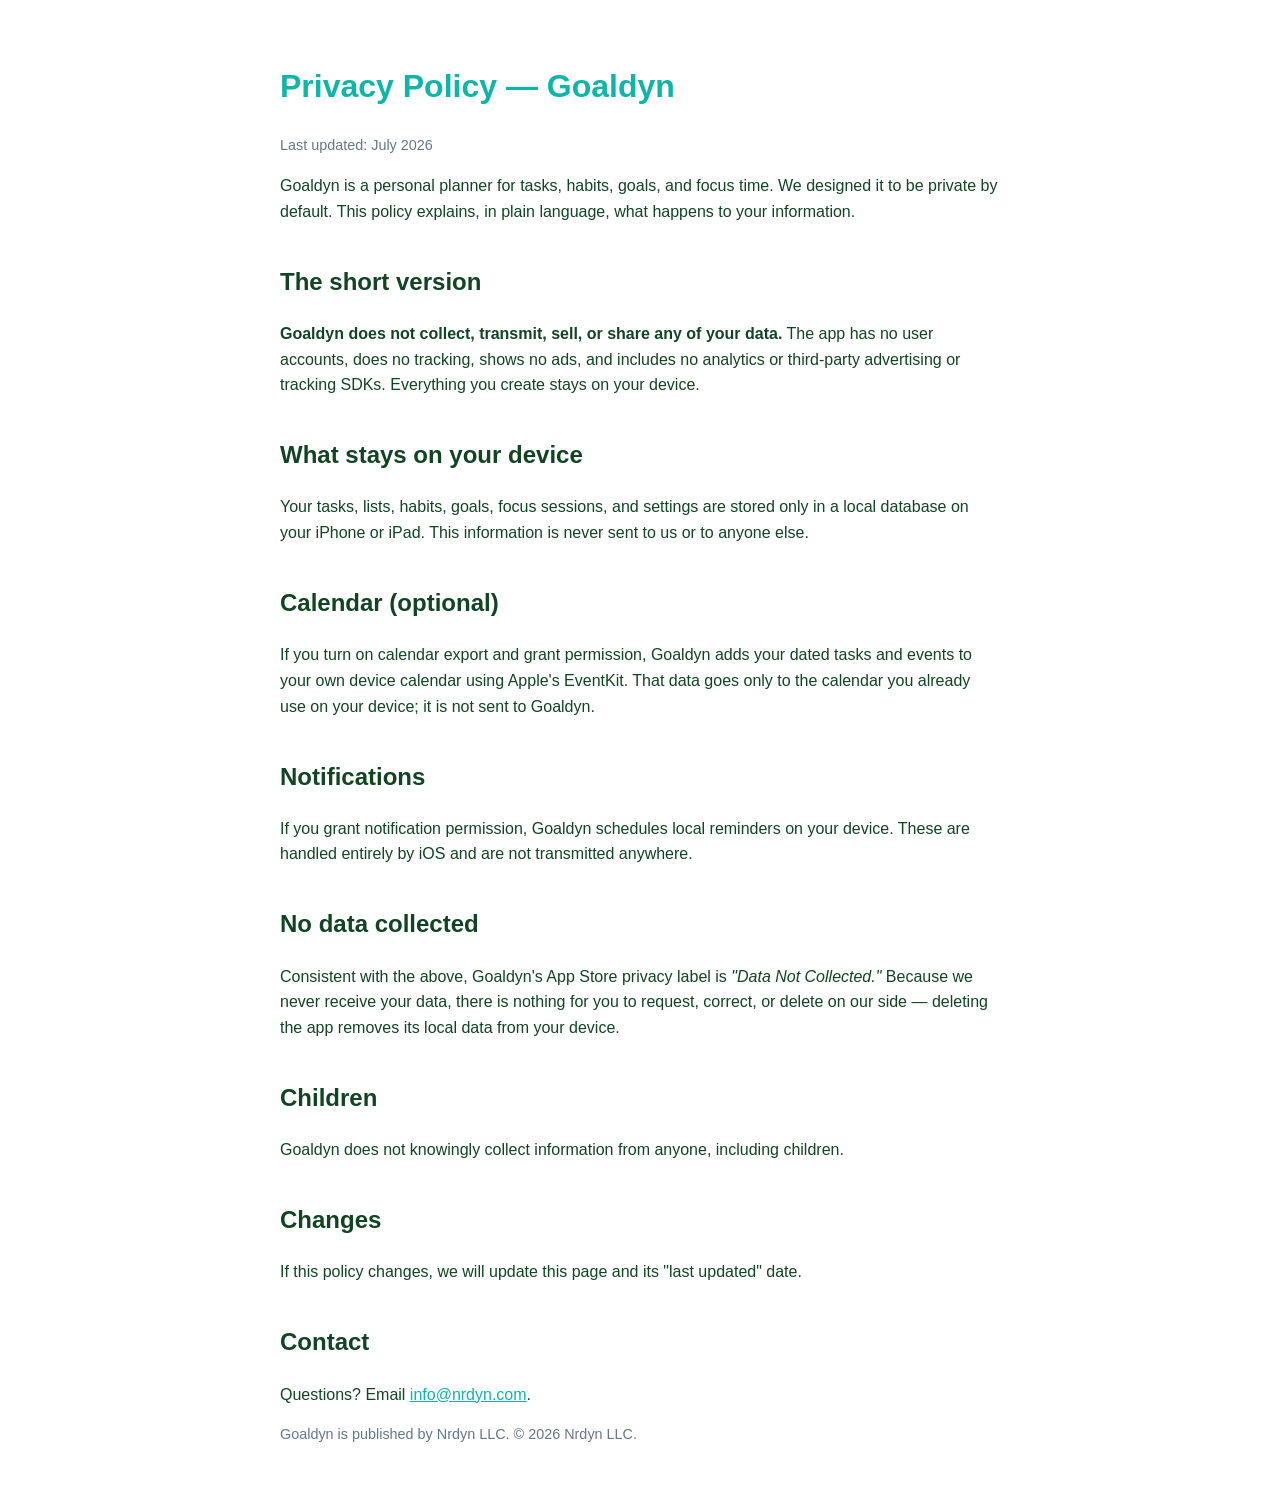
==== privacy.html @ 329ff83a "Goaldyn legal + support pages" ====
<!doctype html>
<html lang="en">
<head>
<meta charset="utf-8">
<meta name="viewport" content="width=device-width, initial-scale=1">
<title>Goaldyn — Privacy Policy</title>
<style>
  :root { color-scheme: light dark; }
  body { font-family: -apple-system, BlinkMacSystemFont, "Segoe UI", Roboto, Helvetica, Arial, sans-serif;
    max-width: 720px; margin: 0 auto; padding: 40px 20px; line-height: 1.6; color: #142; }
  h1 { color: #0FB5A6; }
  h2 { margin-top: 1.6em; }
  a { color: #0FB5A6; }
  .muted { color: #678; font-size: 0.9em; }
  @media (prefers-color-scheme: dark) { body { color: #dfeeeb; background: #0b1413; } .muted { color: #8aa; } }
</style>
</head>
<body>
  <h1>Privacy Policy — Goaldyn</h1>
  <p class="muted">Last updated: July 2026</p>

  <p>Goaldyn is a personal planner for tasks, habits, goals, and focus time. We designed it to be
  private by default. This policy explains, in plain language, what happens to your information.</p>

  <h2>The short version</h2>
  <p><strong>Goaldyn does not collect, transmit, sell, or share any of your data.</strong> The app has
  no user accounts, does no tracking, shows no ads, and includes no analytics or third‑party
  advertising or tracking SDKs. Everything you create stays on your device.</p>

  <h2>What stays on your device</h2>
  <p>Your tasks, lists, habits, goals, focus sessions, and settings are stored only in a local
  database on your iPhone or iPad. This information is never sent to us or to anyone else.</p>

  <h2>Calendar (optional)</h2>
  <p>If you turn on calendar export and grant permission, Goaldyn adds your dated tasks and events to
  your own device calendar using Apple's EventKit. That data goes only to the calendar you already use
  on your device; it is not sent to Goaldyn.</p>

  <h2>Notifications</h2>
  <p>If you grant notification permission, Goaldyn schedules local reminders on your device. These are
  handled entirely by iOS and are not transmitted anywhere.</p>

  <h2>No data collected</h2>
  <p>Consistent with the above, Goaldyn's App Store privacy label is <em>"Data Not Collected."</em>
  Because we never receive your data, there is nothing for you to request, correct, or delete on our
  side — deleting the app removes its local data from your device.</p>

  <h2>Children</h2>
  <p>Goaldyn does not knowingly collect information from anyone, including children.</p>

  <h2>Changes</h2>
  <p>If this policy changes, we will update this page and its "last updated" date.</p>

  <h2>Contact</h2>
  <p>Questions? Email <a href="mailto:info@nrdyn.com">info@nrdyn.com</a>.</p>
  <p class="muted">Goaldyn is published by Nrdyn LLC. © 2026 Nrdyn LLC.</p>
</body>
</html>
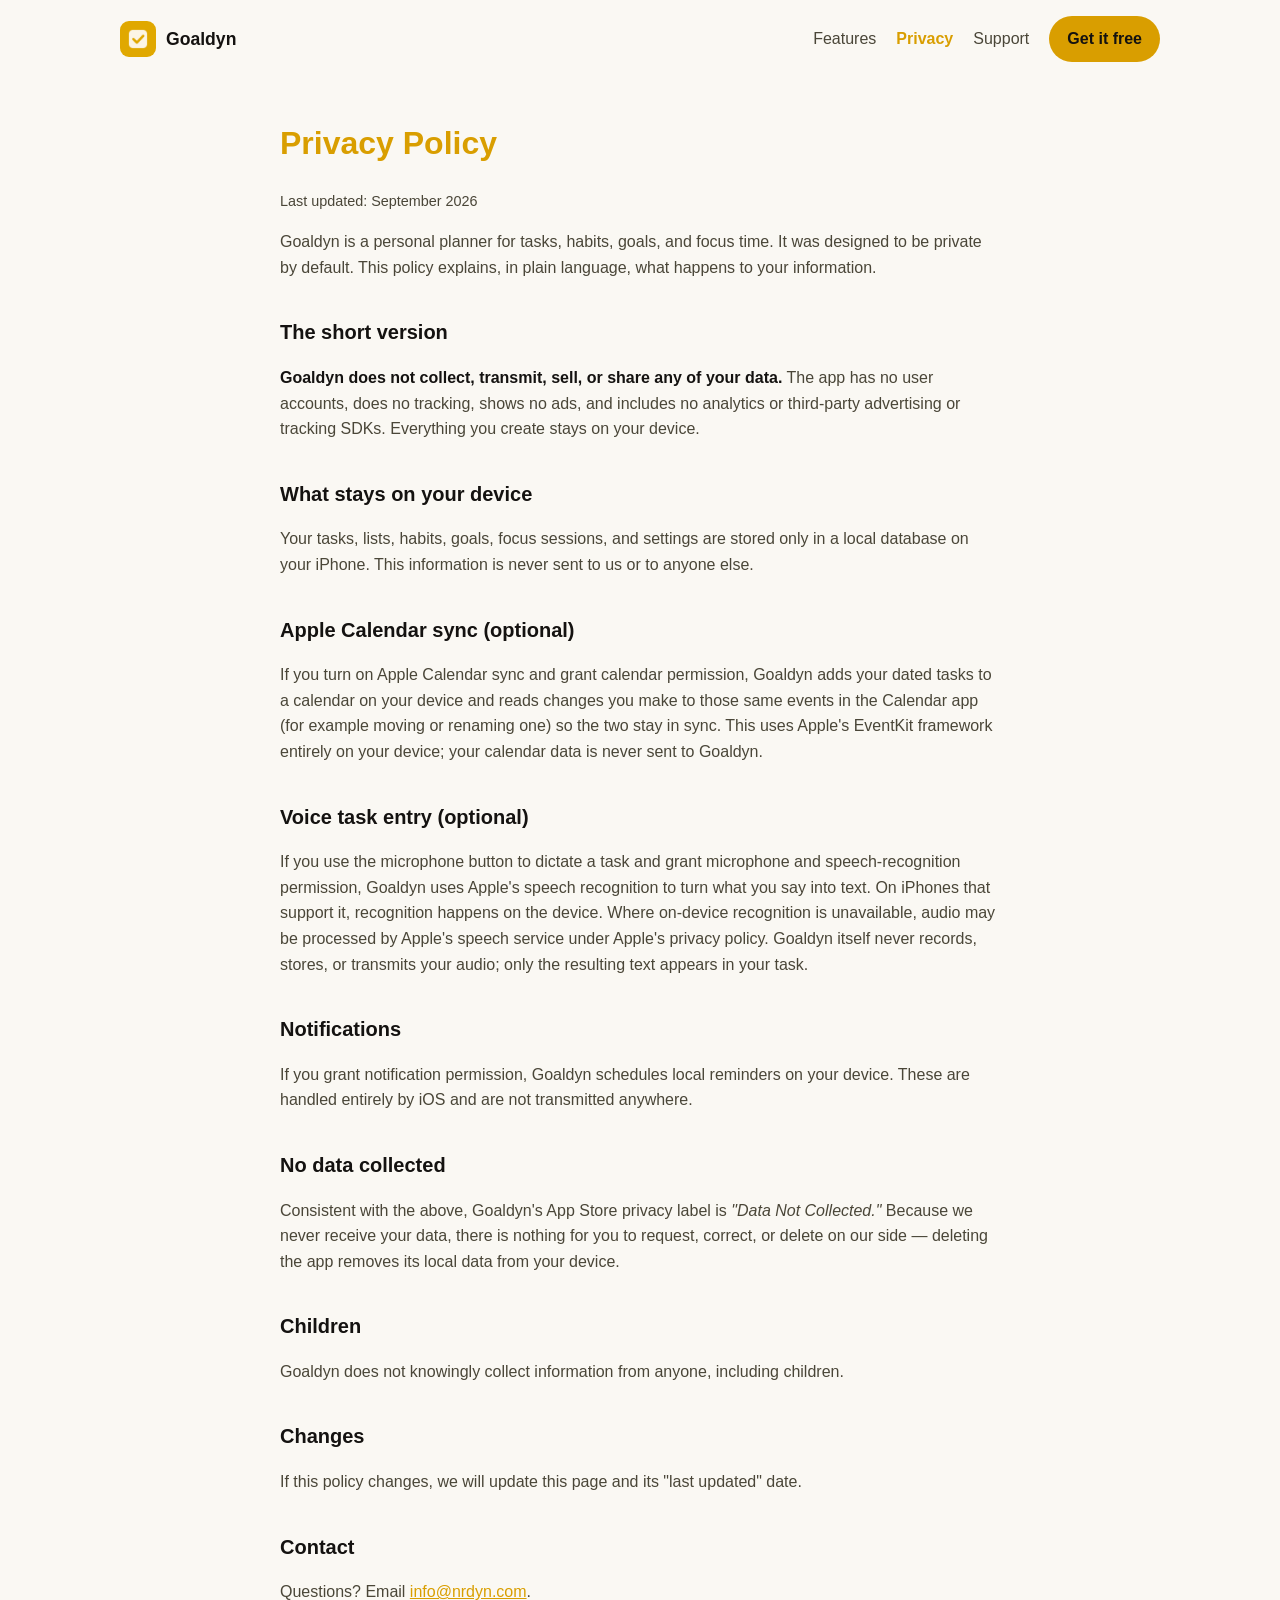
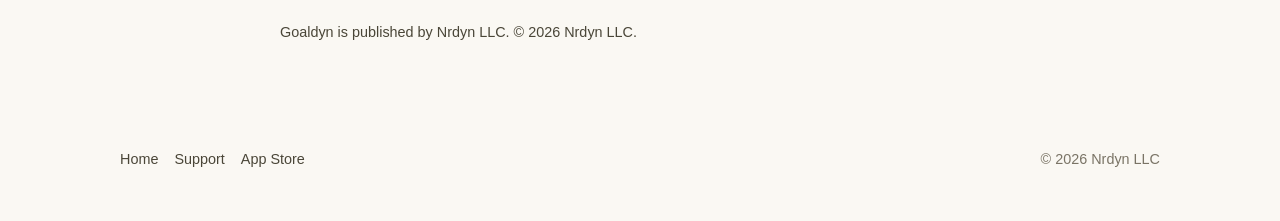
==== commit 4c18c9bb: "Landing page for the App Store launch + refreshed privacy/support - index.html: real landing page (h" ====
--- a/privacy.html
+++ b/privacy.html
@@ -3,38 +3,54 @@
 <head>
 <meta charset="utf-8">
 <meta name="viewport" content="width=device-width, initial-scale=1">
-<title>Goaldyn — Privacy Policy</title>
-<style>
-  :root { color-scheme: light dark; }
-  body { font-family: -apple-system, BlinkMacSystemFont, "Segoe UI", Roboto, Helvetica, Arial, sans-serif;
-    max-width: 720px; margin: 0 auto; padding: 40px 20px; line-height: 1.6; color: #142; }
-  h1 { color: #0FB5A6; }
-  h2 { margin-top: 1.6em; }
-  a { color: #0FB5A6; }
-  .muted { color: #678; font-size: 0.9em; }
-  @media (prefers-color-scheme: dark) { body { color: #dfeeeb; background: #0b1413; } .muted { color: #8aa; } }
-</style>
+<title>Privacy Policy — Goaldyn</title>
+<meta name="description" content="Goaldyn's privacy policy: the app collects no data. No account, no tracking, no ads — your tasks, habits, and goals stay on your iPhone.">
+<link rel="canonical" href="https://aldyn-nrdyn.github.io/goaldyn-pages/privacy.html">
+<meta name="theme-color" content="#E0A800">
+<link rel="icon" type="image/png" sizes="64x64" href="assets/favicon-64.png">
+<link rel="apple-touch-icon" href="assets/apple-touch-icon.png">
+<link rel="stylesheet" href="assets/site.css">
 </head>
 <body>
-  <h1>Privacy Policy — Goaldyn</h1>
-  <p class="muted">Last updated: July 2026</p>
+<div class="wrap">
+  <nav class="nav">
+    <a class="brand" href="index.html"><img src="assets/apple-touch-icon.png" alt="" width="36" height="36">Goaldyn</a>
+    <div class="nav-links">
+      <a href="index.html#features">Features</a>
+      <a href="privacy.html" aria-current="page">Privacy</a>
+      <a href="support.html">Support</a>
+      <a class="btn" href="https://apps.apple.com/us/app/goaldyn/id6793334193">Get it free</a>
+    </div>
+  </nav>
+</div>
+<main class="prose">
+  <h1>Privacy Policy</h1>
+  <p class="muted">Last updated: September 2026</p>
 
-  <p>Goaldyn is a personal planner for tasks, habits, goals, and focus time. We designed it to be
+  <p>Goaldyn is a personal planner for tasks, habits, goals, and focus time. It was designed to be
   private by default. This policy explains, in plain language, what happens to your information.</p>
 
   <h2>The short version</h2>
   <p><strong>Goaldyn does not collect, transmit, sell, or share any of your data.</strong> The app has
-  no user accounts, does no tracking, shows no ads, and includes no analytics or third‑party
+  no user accounts, does no tracking, shows no ads, and includes no analytics or third-party
   advertising or tracking SDKs. Everything you create stays on your device.</p>
 
   <h2>What stays on your device</h2>
   <p>Your tasks, lists, habits, goals, focus sessions, and settings are stored only in a local
-  database on your iPhone or iPad. This information is never sent to us or to anyone else.</p>
+  database on your iPhone. This information is never sent to us or to anyone else.</p>
 
-  <h2>Calendar (optional)</h2>
-  <p>If you turn on calendar export and grant permission, Goaldyn adds your dated tasks and events to
-  your own device calendar using Apple's EventKit. That data goes only to the calendar you already use
-  on your device; it is not sent to Goaldyn.</p>
+  <h2>Apple Calendar sync (optional)</h2>
+  <p>If you turn on Apple Calendar sync and grant calendar permission, Goaldyn adds your dated tasks
+  to a calendar on your device and reads changes you make to those same events in the Calendar app
+  (for example moving or renaming one) so the two stay in sync. This uses Apple's EventKit framework
+  entirely on your device; your calendar data is never sent to Goaldyn.</p>
+
+  <h2>Voice task entry (optional)</h2>
+  <p>If you use the microphone button to dictate a task and grant microphone and speech-recognition
+  permission, Goaldyn uses Apple's speech recognition to turn what you say into text. On iPhones
+  that support it, recognition happens on the device. Where on-device recognition is unavailable,
+  audio may be processed by Apple's speech service under Apple's privacy policy. Goaldyn itself
+  never records, stores, or transmits your audio; only the resulting text appears in your task.</p>
 
   <h2>Notifications</h2>
   <p>If you grant notification permission, Goaldyn schedules local reminders on your device. These are
@@ -54,5 +70,12 @@
   <h2>Contact</h2>
   <p>Questions? Email <a href="mailto:info@nrdyn.com">info@nrdyn.com</a>.</p>
   <p class="muted">Goaldyn is published by Nrdyn LLC. © 2026 Nrdyn LLC.</p>
+</main>
+<div class="wrap">
+  <footer>
+    <div><a href="index.html">Home</a><a href="support.html">Support</a><a href="https://apps.apple.com/us/app/goaldyn/id6793334193">App Store</a></div>
+    <div>© 2026 Nrdyn LLC</div>
+  </footer>
+</div>
 </body>
 </html>
--- a/assets/site.css
+++ b/assets/site.css
@@ -0,0 +1,82 @@
+/* Goaldyn site — one stylesheet shared by every page. Palette mirrors the app's golden theme
+   (icon gold #E0A800, accent #D99E00 light / #F5C542 dark, warm off-white paper, near-black ink). */
+:root {
+  color-scheme: light dark;
+  --gold: #E0A800; --accent: #D99E00; --accent-ink: #141210;
+  --bg: #FAF8F3; --surface: #FFFFFF; --ink: #141210; --ink-mid: #4A4638; --ink-soft: #7A7466;
+  --line: #EAE4D6; --radius: 18px; --max: 1080px;
+}
+@media (prefers-color-scheme: dark) {
+  :root { --accent: #F5C542; --bg: #141210; --surface: #1E1B17; --ink: #F5F1E8; --ink-mid: #C9C2B3; --ink-soft: #A69F90; --line: #2C2823; }
+}
+* { box-sizing: border-box; }
+html { scroll-behavior: smooth; }
+body { margin: 0; background: var(--bg); color: var(--ink); line-height: 1.6;
+  font-family: -apple-system, BlinkMacSystemFont, "SF Pro Text", "Segoe UI", Roboto, Helvetica, Arial, sans-serif;
+  -webkit-font-smoothing: antialiased; }
+a { color: var(--accent); }
+img { max-width: 100%; height: auto; display: block; }
+.wrap { max-width: var(--max); margin: 0 auto; padding: 0 20px; }
+.prose { max-width: 760px; margin: 0 auto; padding: 40px 20px 60px; }
+.prose h1 { color: var(--accent); font-size: 2rem; margin-top: 0; }
+.prose h2 { margin-top: 1.8em; font-size: 1.25rem; }
+.prose p, .prose li { color: var(--ink-mid); }
+.prose strong { color: var(--ink); }
+.muted { color: var(--ink-soft); font-size: 0.9em; }
+
+/* nav */
+.nav { display: flex; align-items: center; justify-content: space-between; gap: 16px; padding: 16px 0; }
+.brand { display: flex; align-items: center; gap: 10px; text-decoration: none; color: var(--ink); font-weight: 700; font-size: 1.1rem; }
+.brand img { width: 36px; height: 36px; border-radius: 9px; }
+.nav-links { display: flex; align-items: center; gap: 20px; }
+.nav-links a { color: var(--ink-mid); text-decoration: none; font-weight: 500; }
+.nav-links a:hover { color: var(--ink); }
+.nav-links a[aria-current="page"] { color: var(--accent); font-weight: 700; }
+.btn, .nav-links a.btn { display: inline-flex; align-items: center; justify-content: center; gap: 8px; min-height: 44px; padding: 10px 18px;
+  border-radius: 999px; background: var(--accent); color: var(--accent-ink); font-weight: 700; text-decoration: none; }
+.btn:hover { filter: brightness(1.05); }
+.badge img { height: 54px; width: auto; }
+.badge { display: inline-block; }
+
+/* hero */
+.hero { display: grid; grid-template-columns: 1.15fr 0.85fr; gap: 40px; align-items: center; padding: 48px 0 24px; }
+.hero h1 { font-size: clamp(2.4rem, 5vw, 3.6rem); line-height: 1.05; margin: 12px 0 8px; letter-spacing: -0.02em; }
+.hero .tag { font-size: 1.35rem; color: var(--ink-mid); margin: 0 0 18px; }
+.hero .sub { color: var(--ink-mid); max-width: 520px; margin: 0 0 26px; }
+.hero .cta { display: flex; align-items: center; gap: 18px; flex-wrap: wrap; }
+.hero .fine { color: var(--ink-soft); font-size: 0.9rem; margin-top: 12px; }
+.hero-icon { width: 96px; height: 96px; border-radius: 22px; box-shadow: 0 12px 30px rgba(0,0,0,.18); }
+.phone { border-radius: 40px; border: 10px solid #1a1814; box-shadow: 0 30px 60px rgba(0,0,0,.25); overflow: hidden; background: #000; max-width: 320px; margin: 0 auto; }
+.phone img { display: block; }
+
+/* sections */
+section { padding: 56px 0; }
+.eyebrow { text-transform: uppercase; letter-spacing: .12em; font-size: .78rem; color: var(--accent); font-weight: 700; }
+h2.title { font-size: clamp(1.7rem, 3.2vw, 2.3rem); margin: 6px 0 12px; letter-spacing: -0.01em; }
+.lede { color: var(--ink-mid); max-width: 640px; margin: 0 0 30px; }
+.grid { display: grid; grid-template-columns: repeat(3, 1fr); gap: 18px; }
+.card { background: var(--surface); border: 1px solid var(--line); border-radius: var(--radius); padding: 22px; }
+.card .ico { font-size: 1.6rem; margin-bottom: 8px; }
+.card h3 { margin: 0 0 6px; font-size: 1.08rem; }
+.card p { margin: 0; color: var(--ink-mid); font-size: .97rem; }
+.shots { display: grid; grid-auto-flow: column; grid-auto-columns: minmax(230px, 1fr); gap: 18px; overflow-x: auto; padding: 8px 4px 16px; scroll-snap-type: x mandatory; }
+.shot { scroll-snap-align: start; text-align: center; }
+.shot img { border-radius: 22px; border: 1px solid var(--line); box-shadow: 0 14px 30px rgba(0,0,0,.12); }
+.shot figcaption { margin-top: 10px; color: var(--ink-mid); font-size: .95rem; }
+.privacy { background: var(--surface); border: 1px solid var(--line); border-radius: var(--radius); padding: 32px; display: grid; grid-template-columns: 1fr 1fr; gap: 28px; align-items: center; }
+.privacy ul { margin: 0; padding-left: 18px; color: var(--ink-mid); }
+.cta-band { text-align: center; padding: 64px 20px; border-radius: var(--radius); background: linear-gradient(135deg, #E0A800, #C58C00); color: #141210; }
+.cta-band h2 { margin: 0 0 8px; font-size: 2rem; }
+.cta-band p { margin: 0 0 22px; opacity: .85; }
+footer { padding: 30px 0 50px; color: var(--ink-soft); font-size: .9rem; display: flex; justify-content: space-between; gap: 16px; flex-wrap: wrap; }
+footer a { color: var(--ink-mid); text-decoration: none; margin-right: 16px; }
+
+@media (max-width: 820px) {
+  .hero { grid-template-columns: 1fr; text-align: center; }
+  .hero .sub, .hero .cta { margin-left: auto; margin-right: auto; justify-content: center; }
+  .hero-icon { margin: 0 auto; }
+  .grid { grid-template-columns: 1fr 1fr; }
+  .privacy { grid-template-columns: 1fr; }
+  .nav-links a:not(.btn) { display: none; }
+}
+@media (max-width: 520px) { .grid { grid-template-columns: 1fr; } }
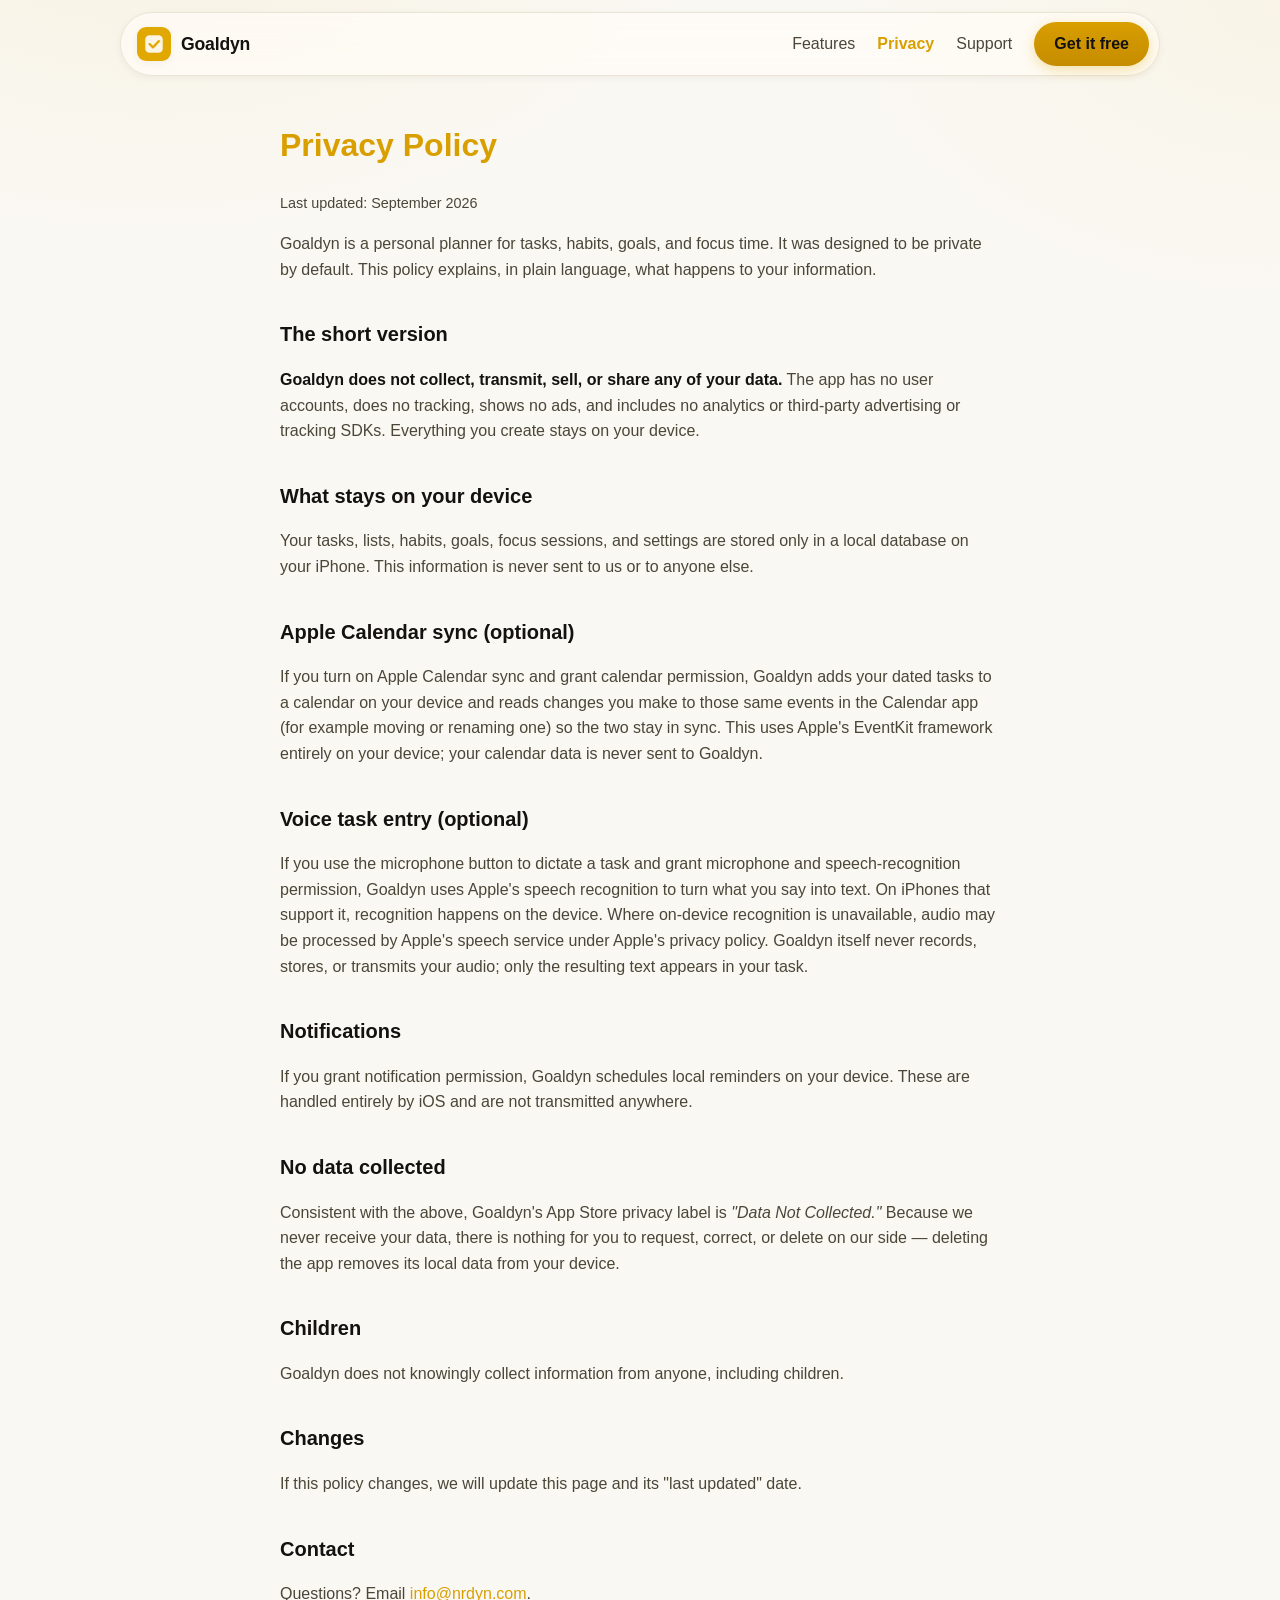
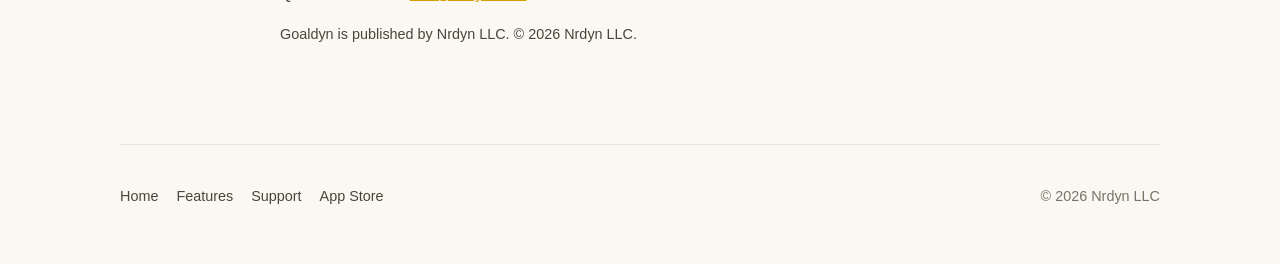
==== commit 03828584: "Redesign site and split into multiple pages" ====
--- a/privacy.html
+++ b/privacy.html
@@ -5,7 +5,7 @@
 <meta name="viewport" content="width=device-width, initial-scale=1">
 <title>Privacy Policy — Goaldyn</title>
 <meta name="description" content="Goaldyn's privacy policy: the app collects no data. No account, no tracking, no ads — your tasks, habits, and goals stay on your iPhone.">
-<link rel="canonical" href="https://aldyn-nrdyn.github.io/goaldyn-pages/privacy.html">
+<link rel="canonical" href="https://goaldyn.nrdyn.com/privacy.html">
 <meta name="theme-color" content="#E0A800">
 <link rel="icon" type="image/png" sizes="64x64" href="assets/favicon-64.png">
 <link rel="apple-touch-icon" href="assets/apple-touch-icon.png">
@@ -16,7 +16,7 @@
   <nav class="nav">
     <a class="brand" href="index.html"><img src="assets/apple-touch-icon.png" alt="" width="36" height="36">Goaldyn</a>
     <div class="nav-links">
-      <a href="index.html#features">Features</a>
+      <a href="features.html">Features</a>
       <a href="privacy.html" aria-current="page">Privacy</a>
       <a href="support.html">Support</a>
       <a class="btn" href="https://apps.apple.com/us/app/goaldyn/id6793334193">Get it free</a>
@@ -73,7 +73,7 @@
 </main>
 <div class="wrap">
   <footer>
-    <div><a href="index.html">Home</a><a href="support.html">Support</a><a href="https://apps.apple.com/us/app/goaldyn/id6793334193">App Store</a></div>
+    <div><a href="index.html">Home</a><a href="features.html">Features</a><a href="support.html">Support</a><a href="https://apps.apple.com/us/app/goaldyn/id6793334193">App Store</a></div>
     <div>© 2026 Nrdyn LLC</div>
   </footer>
 </div>
--- a/assets/site.css
+++ b/assets/site.css
@@ -2,21 +2,58 @@
    (icon gold #E0A800, accent #D99E00 light / #F5C542 dark, warm off-white paper, near-black ink). */
 :root {
   color-scheme: light dark;
-  --gold: #E0A800; --accent: #D99E00; --accent-ink: #141210;
-  --bg: #FAF8F3; --surface: #FFFFFF; --ink: #141210; --ink-mid: #4A4638; --ink-soft: #7A7466;
-  --line: #EAE4D6; --radius: 18px; --max: 1080px;
+  --gold: #E0A800; --accent: #D99E00; --accent-2: #C58C00; --accent-ink: #141210;
+  --bg: #FAF8F3; --surface: #FFFFFF; --surface-2: #FDFBF6;
+  --ink: #141210; --ink-mid: #4A4638; --ink-soft: #7A7466;
+  --line: #EAE4D6; --line-soft: #F1ECE0;
+  --glass: rgba(255, 253, 248, 0.72);
+  --chip-bg: rgba(224, 168, 0, 0.10); --chip-line: rgba(224, 168, 0, 0.28);
+  --glow: rgba(224, 168, 0, 0.32); --wash: rgba(224, 168, 0, 0.12);
+  --shadow-sm: 0 2px 8px rgba(30, 24, 10, 0.05);
+  --shadow-md: 0 12px 32px rgba(30, 24, 10, 0.09);
+  --shadow-lg: 0 30px 70px rgba(30, 24, 10, 0.16);
+  --radius: 18px; --radius-lg: 26px; --max: 1080px;
 }
 @media (prefers-color-scheme: dark) {
-  :root { --accent: #F5C542; --bg: #141210; --surface: #1E1B17; --ink: #F5F1E8; --ink-mid: #C9C2B3; --ink-soft: #A69F90; --line: #2C2823; }
+  :root {
+    --accent: #F5C542; --accent-2: #E0A800;
+    --bg: #141210; --surface: #1E1B17; --surface-2: #242019;
+    --ink: #F5F1E8; --ink-mid: #C9C2B3; --ink-soft: #A69F90;
+    --line: #2C2823; --line-soft: #241F1A;
+    --glass: rgba(24, 21, 17, 0.68);
+    --chip-bg: rgba(245, 197, 66, 0.10); --chip-line: rgba(245, 197, 66, 0.26);
+    --glow: rgba(245, 197, 66, 0.24); --wash: rgba(245, 197, 66, 0.10);
+    --shadow-sm: 0 2px 8px rgba(0, 0, 0, 0.3);
+    --shadow-md: 0 12px 32px rgba(0, 0, 0, 0.4);
+    --shadow-lg: 0 30px 70px rgba(0, 0, 0, 0.5);
+  }
 }
 * { box-sizing: border-box; }
-html { scroll-behavior: smooth; }
-body { margin: 0; background: var(--bg); color: var(--ink); line-height: 1.6;
+html { scroll-behavior: smooth; overflow-x: clip; }
+body {
+  margin: 0; background: var(--bg); color: var(--ink); line-height: 1.6;
   font-family: -apple-system, BlinkMacSystemFont, "SF Pro Text", "Segoe UI", Roboto, Helvetica, Arial, sans-serif;
-  -webkit-font-smoothing: antialiased; }
+  -webkit-font-smoothing: antialiased; text-rendering: optimizeLegibility;
+  /* soft ambient warmth top-left + top-right */
+  background-image:
+    radial-gradient(60rem 40rem at 12% -8%, rgba(224, 168, 0, 0.08), transparent 60%),
+    radial-gradient(50rem 34rem at 100% 0%, rgba(224, 168, 0, 0.05), transparent 55%);
+  background-repeat: no-repeat;
+}
 a { color: var(--accent); }
 img { max-width: 100%; height: auto; display: block; }
 .wrap { max-width: var(--max); margin: 0 auto; padding: 0 20px; }
+
+/* focus visibility (accessibility) */
+:where(a, button, .btn, .badge, .ghost-link):focus-visible {
+  outline: 2px solid var(--accent); outline-offset: 3px; border-radius: 8px;
+}
+
+/* inline SVG icons (replace emoji) — color inherits the gold accent */
+.icon-line { fill: none; stroke: var(--accent); stroke-width: 2; stroke-linecap: round; stroke-linejoin: round; }
+.icon-solid { fill: var(--accent); stroke: none; }
+
+/* prose pages (privacy, support) */
 .prose { max-width: 760px; margin: 0 auto; padding: 40px 20px 60px; }
 .prose h1 { color: var(--accent); font-size: 2rem; margin-top: 0; }
 .prose h2 { margin-top: 1.8em; font-size: 1.25rem; }
@@ -24,59 +61,216 @@
 .prose strong { color: var(--ink); }
 .muted { color: var(--ink-soft); font-size: 0.9em; }
 
-/* nav */
-.nav { display: flex; align-items: center; justify-content: space-between; gap: 16px; padding: 16px 0; }
-.brand { display: flex; align-items: center; gap: 10px; text-decoration: none; color: var(--ink); font-weight: 700; font-size: 1.1rem; }
-.brand img { width: 36px; height: 36px; border-radius: 9px; }
-.nav-links { display: flex; align-items: center; gap: 20px; }
-.nav-links a { color: var(--ink-mid); text-decoration: none; font-weight: 500; }
+/* ── floating glass nav ─────────────────────────────────────── */
+.nav {
+  position: sticky; top: 12px; z-index: 50;
+  display: flex; align-items: center; justify-content: space-between; gap: 16px;
+  margin: 12px 0 4px; padding: 9px 10px 9px 16px;
+  border-radius: 999px; border: 1px solid var(--line);
+  background: var(--glass); box-shadow: var(--shadow-sm);
+  -webkit-backdrop-filter: blur(16px) saturate(1.5);
+  backdrop-filter: blur(16px) saturate(1.5);
+}
+.brand { display: flex; align-items: center; gap: 10px; text-decoration: none; color: var(--ink); font-weight: 700; font-size: 1.1rem; letter-spacing: -0.01em; }
+.brand img { width: 34px; height: 34px; border-radius: 9px; box-shadow: var(--shadow-sm); }
+.nav-links { display: flex; align-items: center; gap: 22px; }
+.nav-links a { color: var(--ink-mid); text-decoration: none; font-weight: 500; transition: color .2s ease; }
 .nav-links a:hover { color: var(--ink); }
 .nav-links a[aria-current="page"] { color: var(--accent); font-weight: 700; }
-.btn, .nav-links a.btn { display: inline-flex; align-items: center; justify-content: center; gap: 8px; min-height: 44px; padding: 10px 18px;
-  border-radius: 999px; background: var(--accent); color: var(--accent-ink); font-weight: 700; text-decoration: none; }
-.btn:hover { filter: brightness(1.05); }
+.btn, .nav-links a.btn {
+  display: inline-flex; align-items: center; justify-content: center; gap: 8px;
+  min-height: 42px; padding: 9px 20px; border-radius: 999px;
+  background: linear-gradient(180deg, var(--accent), var(--accent-2));
+  color: var(--accent-ink); font-weight: 700; text-decoration: none;
+  box-shadow: 0 4px 14px var(--glow); transition: transform .2s ease, box-shadow .2s ease, filter .2s ease;
+}
+.btn:hover { transform: translateY(-1px); filter: brightness(1.04); box-shadow: 0 8px 22px var(--glow); }
+.badge { display: inline-block; transition: transform .2s ease; }
+.badge:hover { transform: translateY(-2px); }
 .badge img { height: 54px; width: auto; }
-.badge { display: inline-block; }
-
-/* hero */
-.hero { display: grid; grid-template-columns: 1.15fr 0.85fr; gap: 40px; align-items: center; padding: 48px 0 24px; }
-.hero h1 { font-size: clamp(2.4rem, 5vw, 3.6rem); line-height: 1.05; margin: 12px 0 8px; letter-spacing: -0.02em; }
-.hero .tag { font-size: 1.35rem; color: var(--ink-mid); margin: 0 0 18px; }
-.hero .sub { color: var(--ink-mid); max-width: 520px; margin: 0 0 26px; }
-.hero .cta { display: flex; align-items: center; gap: 18px; flex-wrap: wrap; }
-.hero .fine { color: var(--ink-soft); font-size: 0.9rem; margin-top: 12px; }
-.hero-icon { width: 96px; height: 96px; border-radius: 22px; box-shadow: 0 12px 30px rgba(0,0,0,.18); }
-.phone { border-radius: 40px; border: 10px solid #1a1814; box-shadow: 0 30px 60px rgba(0,0,0,.25); overflow: hidden; background: #000; max-width: 320px; margin: 0 auto; }
+
+/* ── hero ───────────────────────────────────────────────────── */
+.hero { position: relative; display: grid; grid-template-columns: 1.1fr 0.9fr; gap: 48px; align-items: center; padding: 60px 0 40px; }
+.hero-copy, .hero-visual { position: relative; z-index: 1; }
+/* atmospheric background: two corner washes, full-bleed so the gradient spans
+   the whole screen width instead of only the centered content column */
+.hero-bg {
+  position: absolute; top: 0; bottom: 0; left: 50%; transform: translateX(-50%);
+  width: 100vw; z-index: 0; pointer-events: none;
+  background:
+    radial-gradient(60% 70% at 78% 6%, var(--wash), transparent 70%),
+    radial-gradient(55% 65% at 6% 100%, var(--wash), transparent 70%);
+}
+.hero-icon { width: 84px; height: 84px; border-radius: 20px; box-shadow: var(--shadow-md); }
+.hero-eyebrow { margin: 20px 0 6px; }
+.hero h1 { font-size: clamp(2.5rem, 5.4vw, 3.9rem); line-height: 1.02; margin: 0 0 14px; letter-spacing: -0.03em; font-weight: 800; }
+.hero h1 .grad {
+  background: linear-gradient(120deg, var(--accent), var(--accent-2));
+  -webkit-background-clip: text; background-clip: text; color: transparent;
+}
+.hero .tag { font-size: 1.3rem; color: var(--ink); font-weight: 500; margin: 0 0 16px; max-width: 30ch; }
+.hero .sub { color: var(--ink-mid); max-width: 50ch; margin: 0 0 28px; font-size: 1.02rem; }
+.hero .cta { display: flex; align-items: center; gap: 22px; flex-wrap: wrap; }
+.hero .fine { color: var(--ink-soft); font-size: 0.88rem; margin-top: 16px; }
+.ghost-link { color: var(--ink-mid); text-decoration: none; font-weight: 600; display: inline-flex; align-items: center; gap: 6px; transition: color .2s ease, gap .2s ease; }
+.ghost-link:hover { color: var(--accent); gap: 9px; }
+
+/* trust chips */
+.trust-row { display: flex; flex-wrap: wrap; gap: 8px; margin: 22px 0 0; padding: 0; list-style: none; }
+.chip {
+  display: inline-flex; align-items: center; gap: 6px;
+  padding: 6px 13px; border-radius: 999px; font-size: 0.82rem; font-weight: 600;
+  color: var(--ink-mid); background: var(--chip-bg); border: 1px solid var(--chip-line);
+}
+.chip svg { width: 14px; height: 14px; flex: none; }
+
+/* hero visual: phone + ambient glow + floating pills */
+.hero-visual { position: relative; display: flex; justify-content: center; align-items: center; }
+.hero-visual .glow {
+  position: absolute; inset: -8% -4% 4%; z-index: 0; border-radius: 50%;
+  background: radial-gradient(closest-side, var(--glow), transparent 72%);
+  filter: blur(18px);
+}
+.phone {
+  position: relative; z-index: 1;
+  border-radius: 44px; border: 10px solid #17140f; background: #000;
+  box-shadow: var(--shadow-lg); overflow: hidden; max-width: 300px; margin: 0 auto;
+}
 .phone img { display: block; }
-
-/* sections */
-section { padding: 56px 0; }
-.eyebrow { text-transform: uppercase; letter-spacing: .12em; font-size: .78rem; color: var(--accent); font-weight: 700; }
-h2.title { font-size: clamp(1.7rem, 3.2vw, 2.3rem); margin: 6px 0 12px; letter-spacing: -0.01em; }
-.lede { color: var(--ink-mid); max-width: 640px; margin: 0 0 30px; }
-.grid { display: grid; grid-template-columns: repeat(3, 1fr); gap: 18px; }
-.card { background: var(--surface); border: 1px solid var(--line); border-radius: var(--radius); padding: 22px; }
-.card .ico { font-size: 1.6rem; margin-bottom: 8px; }
-.card h3 { margin: 0 0 6px; font-size: 1.08rem; }
+.float-pill {
+  position: absolute; z-index: 2;
+  display: inline-flex; align-items: center; gap: 7px;
+  padding: 9px 14px; border-radius: 14px; font-size: 0.86rem; font-weight: 600;
+  color: var(--ink); background: var(--surface); border: 1px solid var(--line);
+  box-shadow: var(--shadow-md); white-space: nowrap;
+}
+.float-pill svg { width: 15px; height: 15px; flex: none; }
+.pill-1 { top: 13%; left: -2%; }
+.pill-2 { bottom: 16%; right: 0; }
+@media (prefers-reduced-motion: no-preference) {
+  .float-pill { animation: floaty 5s ease-in-out infinite; }
+  .pill-2 { animation-delay: -2.5s; }
+}
+@keyframes floaty { 0%, 100% { transform: translateY(0); } 50% { transform: translateY(-8px); } }
+
+/* ── sections ───────────────────────────────────────────────── */
+section { padding: 64px 0; }
+.eyebrow { text-transform: uppercase; letter-spacing: .13em; font-size: .78rem; color: var(--accent); font-weight: 700; margin: 0; }
+h2.title { font-size: clamp(1.8rem, 3.4vw, 2.4rem); margin: 8px 0 14px; letter-spacing: -0.02em; font-weight: 800; line-height: 1.1; }
+.lede { color: var(--ink-mid); max-width: 60ch; margin: 0 0 34px; font-size: 1.05rem; }
+
+/* sub-page header (Features, etc.) — echoes the hero's watermark background */
+.page-hero { position: relative; text-align: center; padding: 64px 0 8px; }
+.page-hero > :not(.hero-bg) { position: relative; z-index: 1; }
+.page-hero h1 { font-size: clamp(2rem, 4.6vw, 3rem); font-weight: 800; letter-spacing: -0.02em; line-height: 1.06; margin: 8px 0 14px; }
+.page-hero .lede { margin-left: auto; margin-right: auto; }
+
+/* "See all features →" style link */
+.section-link { display: inline-flex; align-items: center; gap: 7px; margin-top: 4px; font-weight: 600; text-decoration: none; color: var(--accent); transition: gap .2s ease; }
+.section-link:hover { gap: 11px; }
+.center { text-align: center; }
+.center .lede { margin-left: auto; margin-right: auto; }
+
+/* feature grid */
+.grid { display: grid; grid-template-columns: repeat(3, 1fr); gap: 20px; }
+.card {
+  background: var(--surface); border: 1px solid var(--line); border-radius: var(--radius);
+  padding: 26px 24px; box-shadow: var(--shadow-sm);
+  transition: transform .25s ease, box-shadow .25s ease, border-color .25s ease;
+}
+.card:hover { transform: translateY(-4px); box-shadow: var(--shadow-md); border-color: var(--chip-line); }
+.card .ico {
+  display: inline-flex; align-items: center; justify-content: center;
+  width: 48px; height: 48px; margin-bottom: 16px; line-height: 1;
+  border-radius: 14px; background: linear-gradient(140deg, var(--chip-bg), rgba(224,168,0,0.02));
+  border: 1px solid var(--chip-line);
+}
+.card .ico svg { width: 24px; height: 24px; }
+.card h3 { margin: 0 0 7px; font-size: 1.1rem; letter-spacing: -0.01em; }
 .card p { margin: 0; color: var(--ink-mid); font-size: .97rem; }
-.shots { display: grid; grid-auto-flow: column; grid-auto-columns: minmax(230px, 1fr); gap: 18px; overflow-x: auto; padding: 8px 4px 16px; scroll-snap-type: x mandatory; }
-.shot { scroll-snap-align: start; text-align: center; }
-.shot img { border-radius: 22px; border: 1px solid var(--line); box-shadow: 0 14px 30px rgba(0,0,0,.12); }
-.shot figcaption { margin-top: 10px; color: var(--ink-mid); font-size: .95rem; }
-.privacy { background: var(--surface); border: 1px solid var(--line); border-radius: var(--radius); padding: 32px; display: grid; grid-template-columns: 1fr 1fr; gap: 28px; align-items: center; }
-.privacy ul { margin: 0; padding-left: 18px; color: var(--ink-mid); }
-.cta-band { text-align: center; padding: 64px 20px; border-radius: var(--radius); background: linear-gradient(135deg, #E0A800, #C58C00); color: #141210; }
-.cta-band h2 { margin: 0 0 8px; font-size: 2rem; }
-.cta-band p { margin: 0 0 22px; opacity: .85; }
-footer { padding: 30px 0 50px; color: var(--ink-soft); font-size: .9rem; display: flex; justify-content: space-between; gap: 16px; flex-wrap: wrap; }
-footer a { color: var(--ink-mid); text-decoration: none; margin-right: 16px; }
-
-@media (max-width: 820px) {
-  .hero { grid-template-columns: 1fr; text-align: center; }
-  .hero .sub, .hero .cta { margin-left: auto; margin-right: auto; justify-content: center; }
+
+/* screenshot strip */
+.shots {
+  display: grid; grid-auto-flow: column; grid-auto-columns: minmax(220px, 1fr); gap: 22px;
+  overflow-x: auto; padding: 10px 4px 20px; scroll-snap-type: x mandatory;
+  scrollbar-width: thin; -webkit-overflow-scrolling: touch;
+}
+.shots::-webkit-scrollbar { height: 8px; }
+.shots::-webkit-scrollbar-thumb { background: var(--line); border-radius: 999px; }
+.shot { scroll-snap-align: center; text-align: center; margin: 0; }
+.shot img { border-radius: 26px; border: 1px solid var(--line); box-shadow: var(--shadow-md); }
+.shot figcaption { margin-top: 14px; color: var(--ink-mid); font-size: .95rem; font-weight: 500; }
+
+/* privacy block */
+.privacy {
+  position: relative; overflow: hidden;
+  background: var(--surface); border: 1px solid var(--line); border-radius: var(--radius-lg);
+  padding: 40px; display: grid; grid-template-columns: 1fr 1fr; gap: 36px; align-items: center;
+  box-shadow: var(--shadow-sm);
+}
+.privacy::before {
+  content: ""; position: absolute; top: -40%; right: -12%; width: 380px; height: 380px; z-index: 0;
+  background: radial-gradient(closest-side, var(--glow), transparent 70%); filter: blur(10px); pointer-events: none;
+}
+.privacy > * { position: relative; z-index: 1; }
+.checklist { list-style: none; margin: 0; padding: 0; display: grid; gap: 14px; }
+.checklist li { position: relative; padding-left: 36px; color: var(--ink-mid); }
+.checklist li::before {
+  content: "✓"; position: absolute; left: 0; top: 1px;
+  display: inline-flex; align-items: center; justify-content: center;
+  width: 24px; height: 24px; border-radius: 999px; font-size: 0.8rem; font-weight: 800;
+  color: var(--accent-ink); background: linear-gradient(180deg, var(--accent), var(--accent-2));
+  box-shadow: 0 2px 6px var(--glow);
+}
+
+/* CTA band */
+.cta-band {
+  position: relative; overflow: hidden; text-align: center;
+  padding: 72px 24px; border-radius: var(--radius-lg); color: #201a08;
+  background:
+    radial-gradient(40rem 20rem at 20% -30%, rgba(255,255,255,0.4), transparent 60%),
+    radial-gradient(30rem 20rem at 90% 130%, rgba(140,98,0,0.35), transparent 60%),
+    linear-gradient(135deg, #F0BE24, #E0A800 45%, #C58C00);
+  box-shadow: var(--shadow-md);
+}
+.cta-band h2 { margin: 0 0 10px; font-size: clamp(1.8rem, 4vw, 2.3rem); font-weight: 800; letter-spacing: -0.02em; }
+.cta-band p { margin: 0 0 26px; color: #4a3a08; font-weight: 500; }
+.cta-band .badge:hover { transform: translateY(-2px); }
+
+/* footer */
+footer { padding: 40px 0 56px; margin-top: 24px; border-top: 1px solid var(--line); color: var(--ink-soft); font-size: .9rem; display: flex; justify-content: space-between; gap: 16px; flex-wrap: wrap; }
+footer a { color: var(--ink-mid); text-decoration: none; margin-right: 18px; transition: color .2s ease; }
+footer a:hover { color: var(--accent); }
+
+/* scroll reveal — hidden state is gated behind html.js so the page degrades
+   to fully visible if JavaScript never runs (no-js, script error, etc.) */
+.js .reveal { opacity: 0; transform: translateY(20px); transition: opacity .7s cubic-bezier(.2,.7,.2,1), transform .7s cubic-bezier(.2,.7,.2,1); }
+.js .reveal.is-visible { opacity: 1; transform: none; }
+.js .grid.is-visible .card:nth-child(2) { transition-delay: .06s; }
+.js .grid.is-visible .card:nth-child(3) { transition-delay: .12s; }
+.js .grid.is-visible .card:nth-child(4) { transition-delay: .06s; }
+.js .grid.is-visible .card:nth-child(5) { transition-delay: .12s; }
+.js .grid.is-visible .card:nth-child(6) { transition-delay: .18s; }
+@media (prefers-reduced-motion: reduce) {
+  html { scroll-behavior: auto; }
+  .js .reveal { opacity: 1; transform: none; transition: none; }
+}
+
+/* ── responsive ─────────────────────────────────────────────── */
+@media (max-width: 860px) {
+  .hero { grid-template-columns: 1fr; text-align: center; gap: 36px; padding: 40px 0 24px; }
+  .hero .tag, .hero .sub, .hero .trust-row, .hero .cta { margin-left: auto; margin-right: auto; justify-content: center; }
+  .hero .tag { max-width: none; }
   .hero-icon { margin: 0 auto; }
+  .float-pill { display: none; }
   .grid { grid-template-columns: 1fr 1fr; }
-  .privacy { grid-template-columns: 1fr; }
+  .privacy { grid-template-columns: 1fr; padding: 32px; }
+  .nav-links { gap: 14px; }
   .nav-links a:not(.btn) { display: none; }
 }
-@media (max-width: 520px) { .grid { grid-template-columns: 1fr; } }
+@media (max-width: 520px) {
+  section { padding: 48px 0; }
+  .grid { grid-template-columns: 1fr; }
+  .cta { flex-direction: column; }
+  footer { flex-direction: column; gap: 10px; }
+}
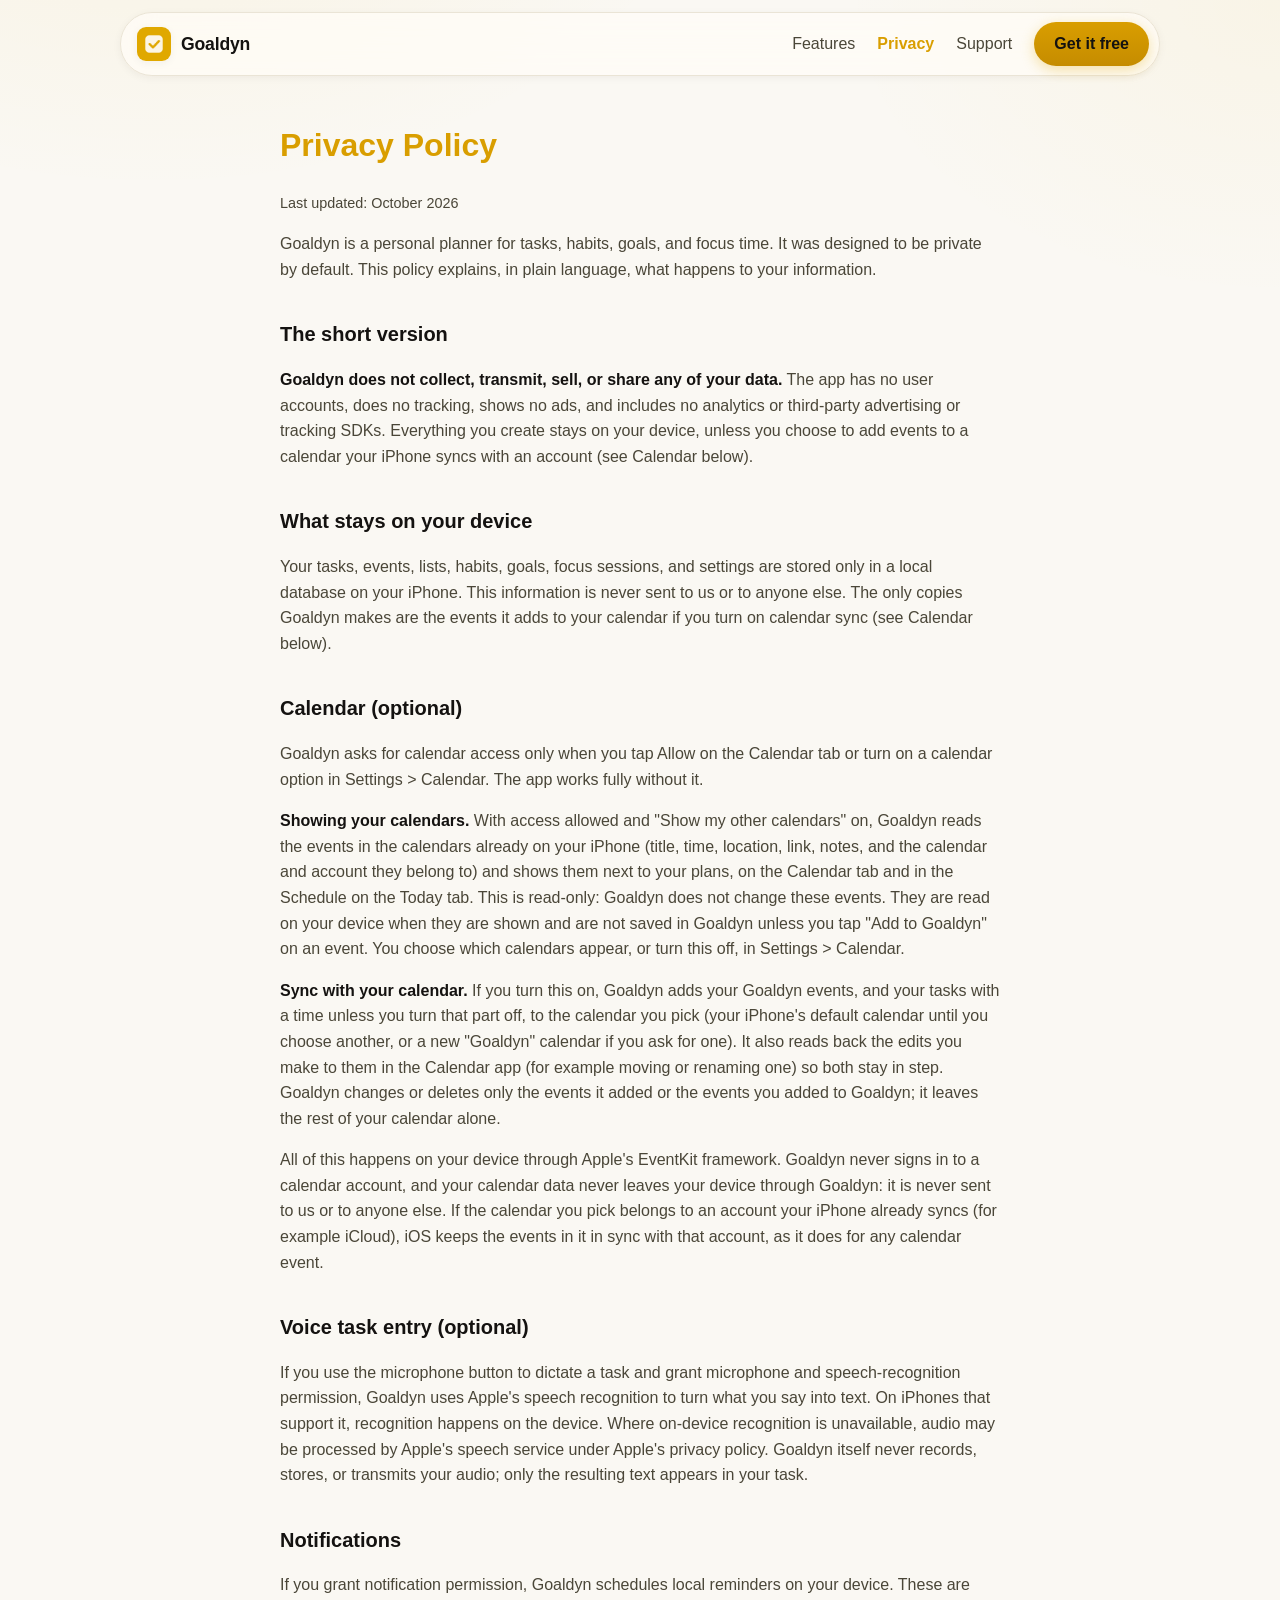
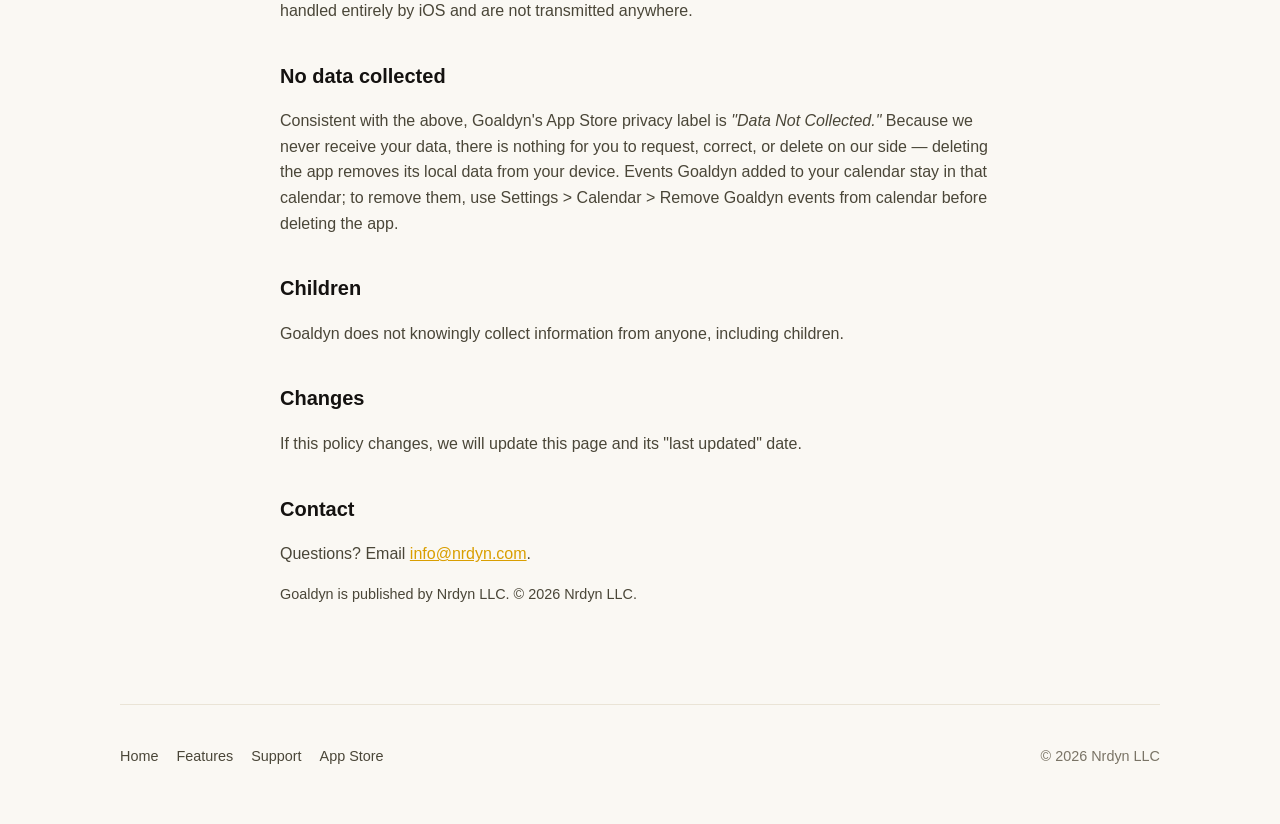
==== commit dc71fd1c: "Privacy and support pages: calendar features in 1.1 Privacy policy: the Calendar section now covers " ====
--- a/privacy.html
+++ b/privacy.html
@@ -25,7 +25,7 @@
 </div>
 <main class="prose">
   <h1>Privacy Policy</h1>
-  <p class="muted">Last updated: September 2026</p>
+  <p class="muted">Last updated: October 2026</p>
 
   <p>Goaldyn is a personal planner for tasks, habits, goals, and focus time. It was designed to be
   private by default. This policy explains, in plain language, what happens to your information.</p>
@@ -33,17 +33,36 @@
   <h2>The short version</h2>
   <p><strong>Goaldyn does not collect, transmit, sell, or share any of your data.</strong> The app has
   no user accounts, does no tracking, shows no ads, and includes no analytics or third-party
-  advertising or tracking SDKs. Everything you create stays on your device.</p>
+  advertising or tracking SDKs. Everything you create stays on your device, unless you choose to add
+  events to a calendar your iPhone syncs with an account (see Calendar below).</p>
 
   <h2>What stays on your device</h2>
-  <p>Your tasks, lists, habits, goals, focus sessions, and settings are stored only in a local
-  database on your iPhone. This information is never sent to us or to anyone else.</p>
+  <p>Your tasks, events, lists, habits, goals, focus sessions, and settings are stored only in a local
+  database on your iPhone. This information is never sent to us or to anyone else. The only copies
+  Goaldyn makes are the events it adds to your calendar if you turn on calendar sync (see Calendar
+  below).</p>
 
-  <h2>Apple Calendar sync (optional)</h2>
-  <p>If you turn on Apple Calendar sync and grant calendar permission, Goaldyn adds your dated tasks
-  to a calendar on your device and reads changes you make to those same events in the Calendar app
-  (for example moving or renaming one) so the two stay in sync. This uses Apple's EventKit framework
-  entirely on your device; your calendar data is never sent to Goaldyn.</p>
+  <h2>Calendar (optional)</h2>
+  <p>Goaldyn asks for calendar access only when you tap Allow on the Calendar tab or turn on a
+  calendar option in Settings &gt; Calendar. The app works fully without it.</p>
+  <p><strong>Showing your calendars.</strong> With access allowed and "Show my other calendars" on,
+  Goaldyn reads the events in the calendars already on your iPhone (title, time, location, link,
+  notes, and the calendar and account they belong to) and shows them next to your plans, on the
+  Calendar tab and in the Schedule on the Today tab. This is read-only: Goaldyn does not change
+  these events. They are read on your device when they are shown and are not saved in Goaldyn unless
+  you tap "Add to Goaldyn" on an event. You choose which calendars appear, or turn this off, in
+  Settings &gt; Calendar.</p>
+  <p><strong>Sync with your calendar.</strong> If you turn this on, Goaldyn adds your Goaldyn events,
+  and your tasks with a time unless you turn that part off, to the calendar you pick (your iPhone's
+  default calendar until you choose another, or a new "Goaldyn" calendar if you ask for one). It
+  also reads back the edits you make to them in the Calendar app (for example moving or renaming
+  one) so both stay in step. Goaldyn changes or deletes only the events it added or the events you
+  added to Goaldyn; it leaves the rest of your calendar alone.</p>
+  <p>All of this happens on your device through Apple's EventKit framework. Goaldyn never signs in
+  to a calendar account, and your calendar data never leaves your device through Goaldyn: it is
+  never sent to us or to anyone else. If the calendar you pick belongs to an account your iPhone
+  already syncs (for example iCloud), iOS keeps the events in it in sync with that account, as it
+  does for any calendar event.</p>
 
   <h2>Voice task entry (optional)</h2>
   <p>If you use the microphone button to dictate a task and grant microphone and speech-recognition
@@ -59,7 +78,9 @@
   <h2>No data collected</h2>
   <p>Consistent with the above, Goaldyn's App Store privacy label is <em>"Data Not Collected."</em>
   Because we never receive your data, there is nothing for you to request, correct, or delete on our
-  side — deleting the app removes its local data from your device.</p>
+  side — deleting the app removes its local data from your device. Events Goaldyn added to your
+  calendar stay in that calendar; to remove them, use Settings &gt; Calendar &gt; Remove Goaldyn
+  events from calendar before deleting the app.</p>
 
   <h2>Children</h2>
   <p>Goaldyn does not knowingly collect information from anyone, including children.</p>
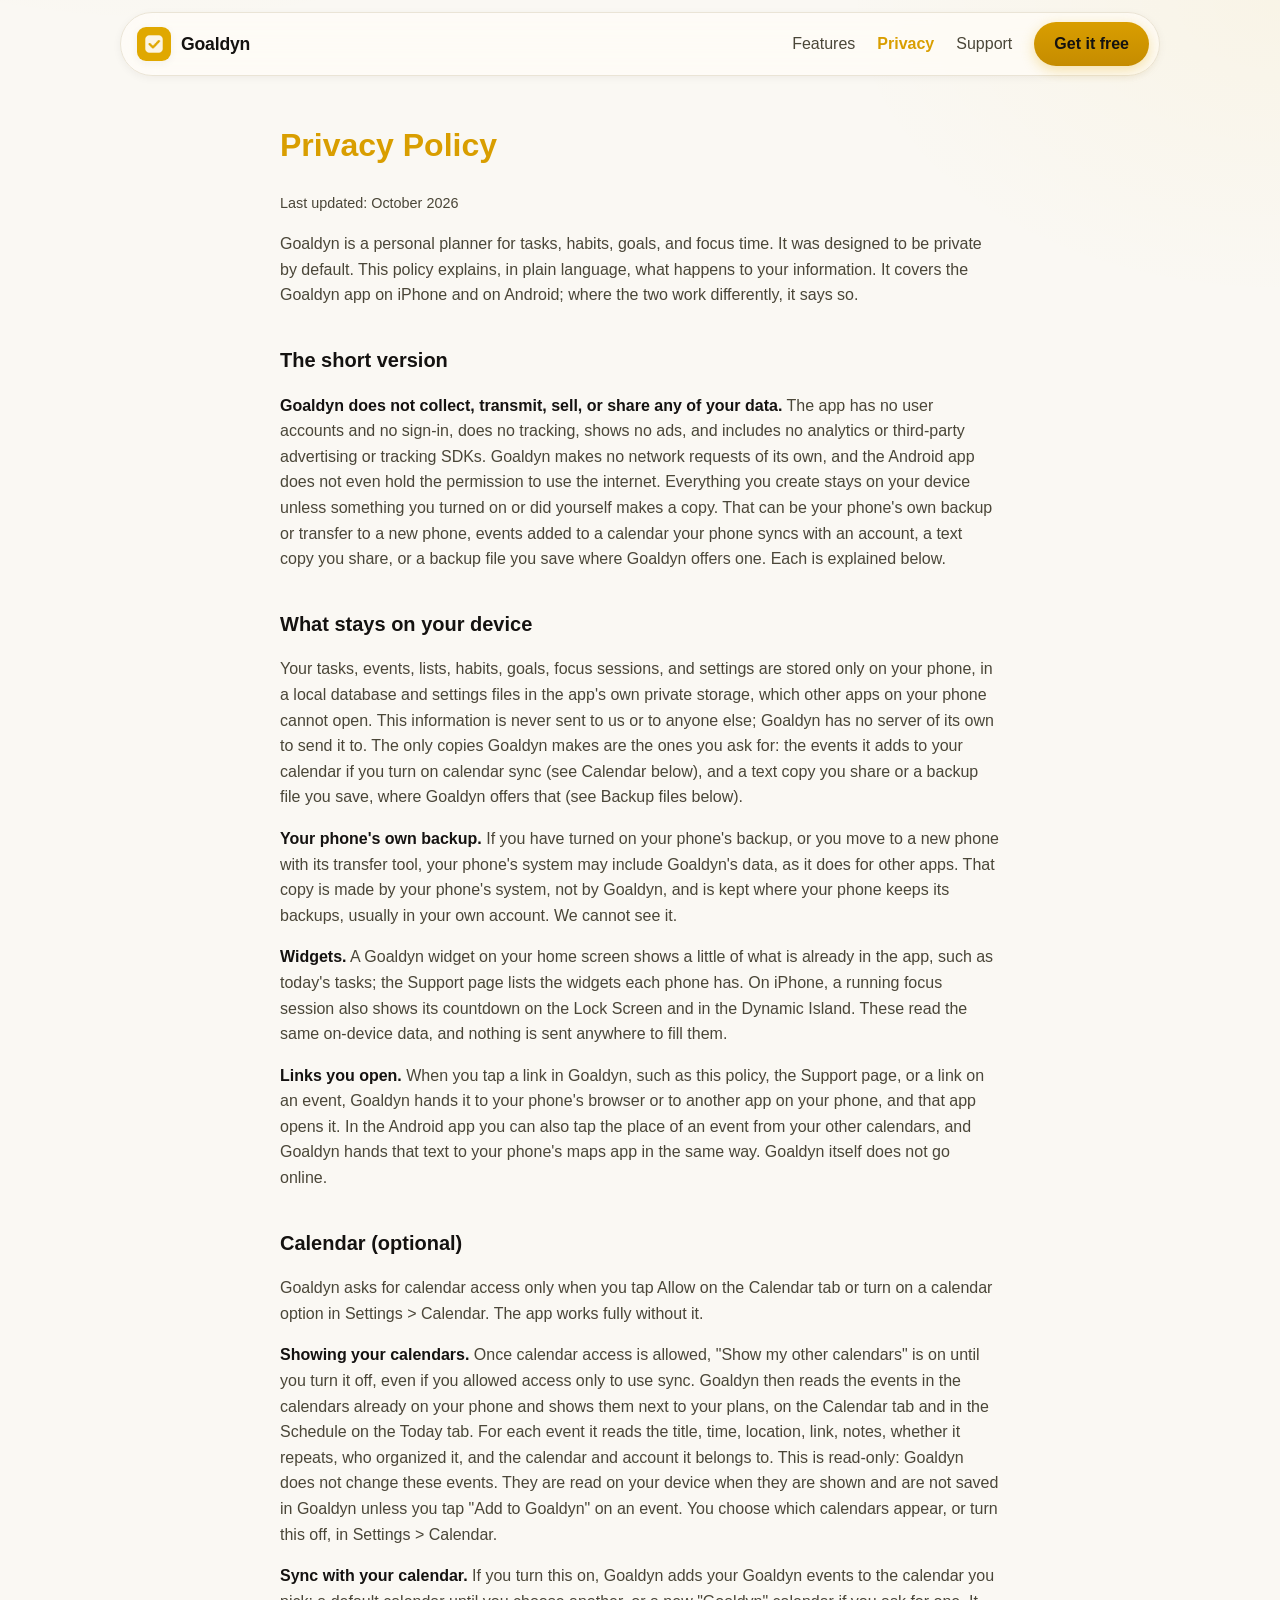
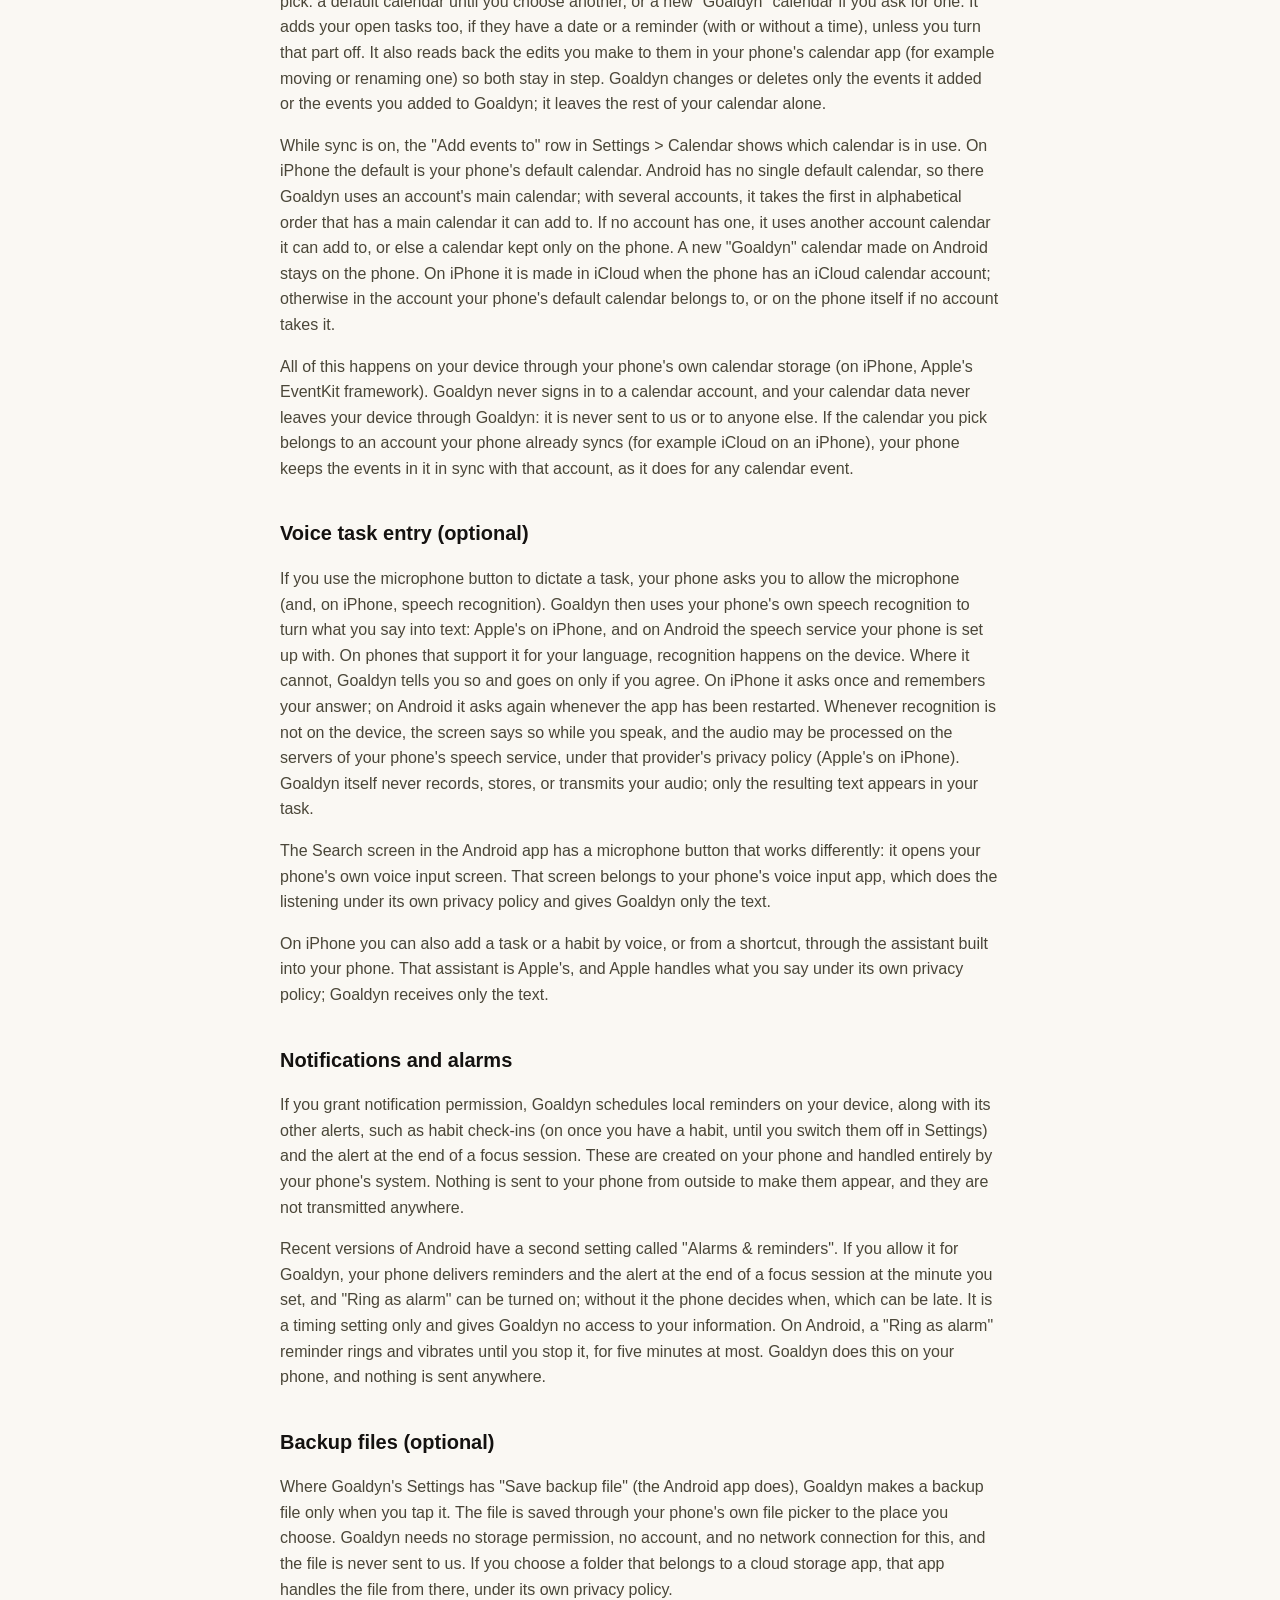
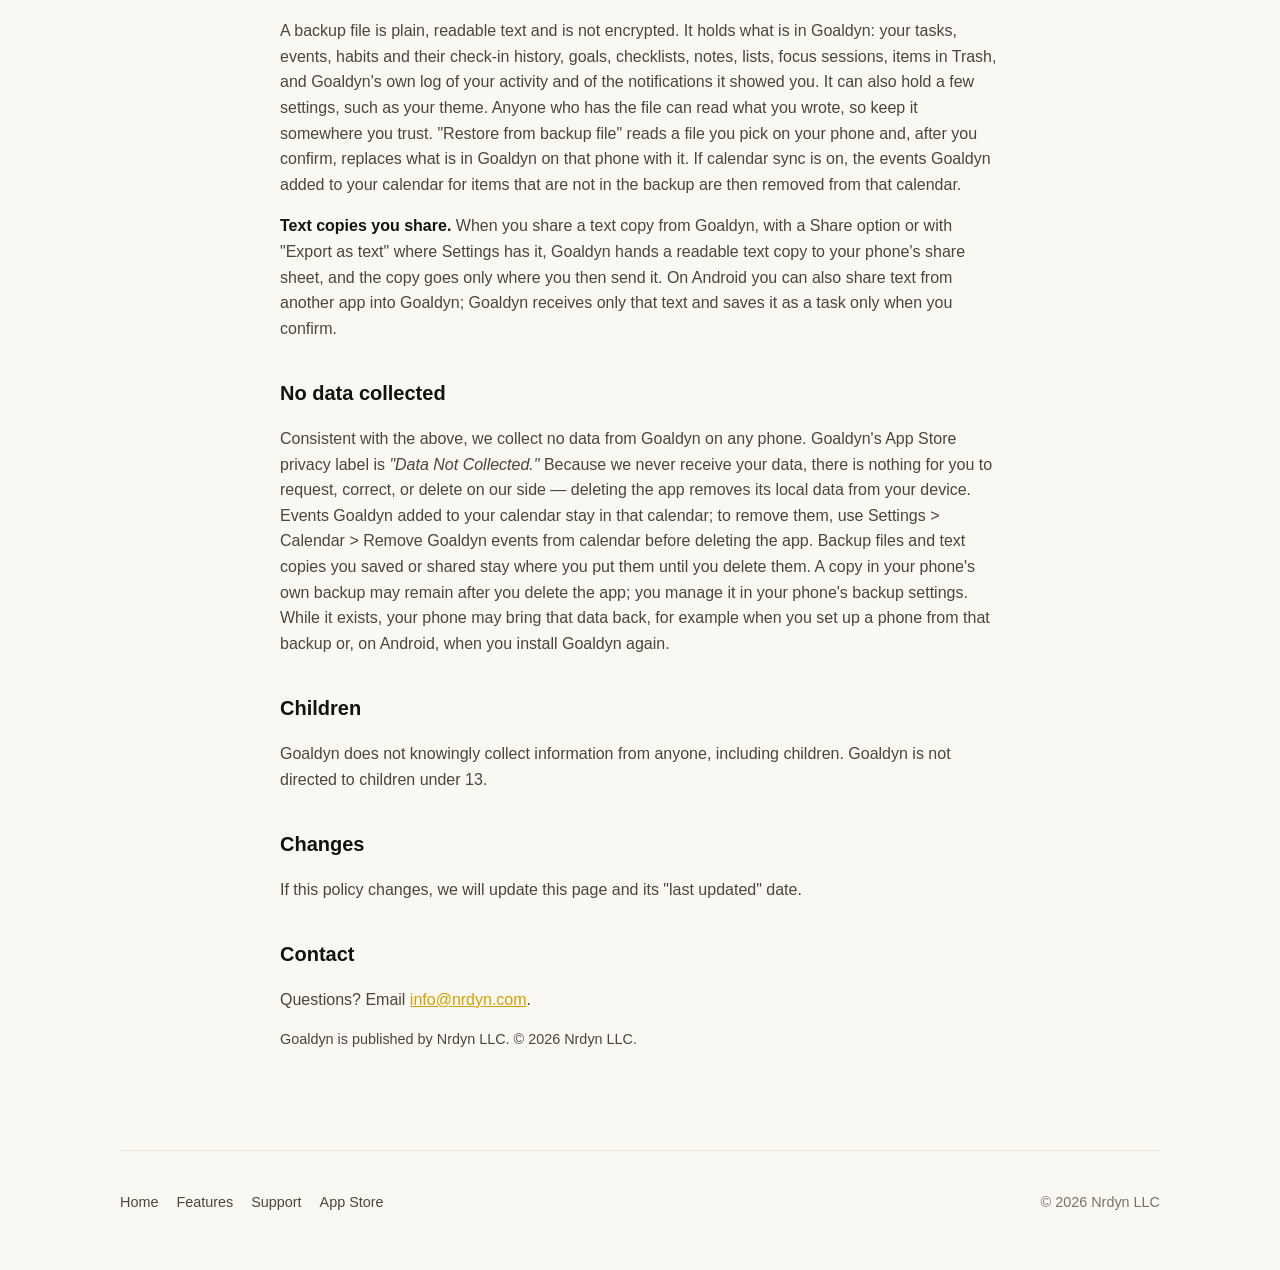
==== commit 5cfb281f: "Privacy and support pages: cover the Android app as well as iPhone - Privacy policy now states what " ====
--- a/privacy.html
+++ b/privacy.html
@@ -4,7 +4,7 @@
 <meta charset="utf-8">
 <meta name="viewport" content="width=device-width, initial-scale=1">
 <title>Privacy Policy — Goaldyn</title>
-<meta name="description" content="Goaldyn's privacy policy: the app collects no data. No account, no tracking, no ads — your tasks, habits, and goals stay on your iPhone.">
+<meta name="description" content="Goaldyn's privacy policy: the app collects no data. No account, no tracking, no ads — your tasks, habits, and goals stay on your phone.">
 <link rel="canonical" href="https://goaldyn.nrdyn.com/privacy.html">
 <meta name="theme-color" content="#E0A800">
 <link rel="icon" type="image/png" sizes="64x64" href="assets/favicon-64.png">
@@ -28,62 +28,137 @@
   <p class="muted">Last updated: October 2026</p>
 
   <p>Goaldyn is a personal planner for tasks, habits, goals, and focus time. It was designed to be
-  private by default. This policy explains, in plain language, what happens to your information.</p>
+  private by default. This policy explains, in plain language, what happens to your information. It
+  covers the Goaldyn app on iPhone and on Android; where the two work differently, it says so.</p>
 
   <h2>The short version</h2>
   <p><strong>Goaldyn does not collect, transmit, sell, or share any of your data.</strong> The app has
-  no user accounts, does no tracking, shows no ads, and includes no analytics or third-party
-  advertising or tracking SDKs. Everything you create stays on your device, unless you choose to add
-  events to a calendar your iPhone syncs with an account (see Calendar below).</p>
+  no user accounts and no sign-in, does no tracking, shows no ads, and includes no analytics or
+  third-party advertising or tracking SDKs. Goaldyn makes no network requests of its own, and the
+  Android app does not even hold the permission to use the internet. Everything you create stays on
+  your device unless something you turned on or did yourself makes a copy. That can be your phone's
+  own backup or transfer to a new phone, events added to a calendar your phone syncs with an
+  account, a text copy you share, or a backup file you save where Goaldyn offers one. Each is
+  explained below.</p>
 
   <h2>What stays on your device</h2>
-  <p>Your tasks, events, lists, habits, goals, focus sessions, and settings are stored only in a local
-  database on your iPhone. This information is never sent to us or to anyone else. The only copies
-  Goaldyn makes are the events it adds to your calendar if you turn on calendar sync (see Calendar
-  below).</p>
+  <p>Your tasks, events, lists, habits, goals, focus sessions, and settings are stored only on your
+  phone, in a local database and settings files in the app's own private storage, which other apps
+  on your phone cannot open. This information is never sent to us or to anyone else; Goaldyn has no
+  server of its own to send it to. The only copies Goaldyn makes are the ones you ask for: the
+  events it adds to your calendar if you turn on calendar sync (see Calendar below), and a text copy
+  you share or a backup file you save, where Goaldyn offers that (see Backup files below).</p>
+  <p><strong>Your phone's own backup.</strong> If you have turned on your phone's backup, or you move
+  to a new phone with its transfer tool, your phone's system may include Goaldyn's data, as it does
+  for other apps. That copy is made by your phone's system, not by Goaldyn, and is kept where your
+  phone keeps its backups, usually in your own account. We cannot see it.</p>
+  <p><strong>Widgets.</strong> A Goaldyn widget on your home screen shows a little of what is already
+  in the app, such as today's tasks; the Support page lists the widgets each phone has. On iPhone, a
+  running focus session also shows its countdown on the Lock Screen and in the Dynamic Island. These
+  read the same on-device data, and nothing is sent anywhere to fill them.</p>
+  <p><strong>Links you open.</strong> When you tap a link in Goaldyn, such as this policy, the Support
+  page, or a link on an event, Goaldyn hands it to your phone's browser or to another app on your
+  phone, and that app opens it. In the Android app you can also tap the place of an event from your
+  other calendars, and Goaldyn hands that text to your phone's maps app in the same way. Goaldyn
+  itself does not go online.</p>
 
   <h2>Calendar (optional)</h2>
   <p>Goaldyn asks for calendar access only when you tap Allow on the Calendar tab or turn on a
   calendar option in Settings &gt; Calendar. The app works fully without it.</p>
-  <p><strong>Showing your calendars.</strong> With access allowed and "Show my other calendars" on,
-  Goaldyn reads the events in the calendars already on your iPhone (title, time, location, link,
-  notes, and the calendar and account they belong to) and shows them next to your plans, on the
-  Calendar tab and in the Schedule on the Today tab. This is read-only: Goaldyn does not change
-  these events. They are read on your device when they are shown and are not saved in Goaldyn unless
-  you tap "Add to Goaldyn" on an event. You choose which calendars appear, or turn this off, in
-  Settings &gt; Calendar.</p>
-  <p><strong>Sync with your calendar.</strong> If you turn this on, Goaldyn adds your Goaldyn events,
-  and your tasks with a time unless you turn that part off, to the calendar you pick (your iPhone's
-  default calendar until you choose another, or a new "Goaldyn" calendar if you ask for one). It
-  also reads back the edits you make to them in the Calendar app (for example moving or renaming
-  one) so both stay in step. Goaldyn changes or deletes only the events it added or the events you
-  added to Goaldyn; it leaves the rest of your calendar alone.</p>
-  <p>All of this happens on your device through Apple's EventKit framework. Goaldyn never signs in
-  to a calendar account, and your calendar data never leaves your device through Goaldyn: it is
-  never sent to us or to anyone else. If the calendar you pick belongs to an account your iPhone
-  already syncs (for example iCloud), iOS keeps the events in it in sync with that account, as it
-  does for any calendar event.</p>
+  <p><strong>Showing your calendars.</strong> Once calendar access is allowed, "Show my other
+  calendars" is on until you turn it off, even if you allowed access only to use sync. Goaldyn then
+  reads the events in the calendars already on your phone and shows them next to your plans, on the
+  Calendar tab and in the Schedule on the Today tab. For each event it reads the title, time,
+  location, link, notes, whether it repeats, who organized it, and the calendar and account it
+  belongs to. This is read-only: Goaldyn does not change these events. They are read on your device
+  when they are shown and are not saved in Goaldyn unless you tap "Add to Goaldyn" on an event. You
+  choose which calendars appear, or turn this off, in Settings &gt; Calendar.</p>
+  <p><strong>Sync with your calendar.</strong> If you turn this on, Goaldyn adds your Goaldyn events
+  to the calendar you pick: a default calendar until you choose another, or a new "Goaldyn" calendar
+  if you ask for one. It adds your open tasks too, if they have a date or a reminder (with or
+  without a time), unless you turn that part off. It also reads back the edits you make to them in
+  your phone's calendar app (for example moving or renaming one) so both stay in step. Goaldyn
+  changes or deletes only the events it added or the events you added to Goaldyn; it leaves the rest
+  of your calendar alone.</p>
+  <p>While sync is on, the "Add events to" row in Settings &gt; Calendar shows which calendar is in
+  use. On iPhone the default is your phone's default calendar. Android has no single default
+  calendar, so there Goaldyn uses an account's main calendar; with several accounts, it takes the
+  first in alphabetical order that has a main calendar it can add to. If no account has one, it uses
+  another account calendar it can add to, or else a calendar kept only on the phone. A new "Goaldyn"
+  calendar made on Android stays on the phone. On iPhone it is made in iCloud when the phone has an
+  iCloud calendar account; otherwise in the account your phone's default calendar belongs to, or on
+  the phone itself if no account takes it.</p>
+  <p>All of this happens on your device through your phone's own calendar storage (on iPhone, Apple's
+  EventKit framework). Goaldyn never signs in to a calendar account, and your calendar data never
+  leaves your device through Goaldyn: it is never sent to us or to anyone else. If the calendar you
+  pick belongs to an account your phone already syncs (for example iCloud on an iPhone), your phone
+  keeps the events in it in sync with that account, as it does for any calendar event.</p>
 
   <h2>Voice task entry (optional)</h2>
-  <p>If you use the microphone button to dictate a task and grant microphone and speech-recognition
-  permission, Goaldyn uses Apple's speech recognition to turn what you say into text. On iPhones
-  that support it, recognition happens on the device. Where on-device recognition is unavailable,
-  audio may be processed by Apple's speech service under Apple's privacy policy. Goaldyn itself
-  never records, stores, or transmits your audio; only the resulting text appears in your task.</p>
+  <p>If you use the microphone button to dictate a task, your phone asks you to allow the microphone
+  (and, on iPhone, speech recognition). Goaldyn then uses your phone's own speech recognition to
+  turn what you say into text: Apple's on iPhone, and on Android the speech service your phone is
+  set up with. On phones that support it for your language, recognition happens on the device.
+  Where it cannot, Goaldyn tells you so and goes on only if you agree. On iPhone it asks once and
+  remembers your answer; on Android it asks again whenever the app has been restarted. Whenever
+  recognition is not on the device, the screen says so while you speak, and the audio may be
+  processed on the servers of your phone's speech service, under that provider's privacy policy
+  (Apple's on iPhone). Goaldyn itself never records, stores, or transmits your audio; only the
+  resulting text appears in your task.</p>
+  <p>The Search screen in the Android app has a microphone button that works differently: it opens
+  your phone's own voice input screen. That screen belongs to your phone's voice input app, which
+  does the listening under its own privacy policy and gives Goaldyn only the text.</p>
+  <p>On iPhone you can also add a task or a habit by voice, or from a shortcut, through the assistant
+  built into your phone. That assistant is Apple's, and Apple handles what you say under its own
+  privacy policy; Goaldyn receives only the text.</p>
 
-  <h2>Notifications</h2>
-  <p>If you grant notification permission, Goaldyn schedules local reminders on your device. These are
-  handled entirely by iOS and are not transmitted anywhere.</p>
+  <h2>Notifications and alarms</h2>
+  <p>If you grant notification permission, Goaldyn schedules local reminders on your device, along
+  with its other alerts, such as habit check-ins (on once you have a habit, until you switch them
+  off in Settings) and the alert at the end of a focus session. These are created on your phone and
+  handled entirely by your phone's system. Nothing is sent to your phone from outside to make them
+  appear, and they are not transmitted anywhere.</p>
+  <p>Recent versions of Android have a second setting called "Alarms &amp; reminders". If you allow it
+  for Goaldyn, your phone delivers reminders and the alert at the end of a focus session at the
+  minute you set, and "Ring as alarm" can be turned on; without it the phone decides when, which can
+  be late. It is a timing setting only and gives Goaldyn no access to your information. On Android,
+  a "Ring as alarm" reminder rings and vibrates until you stop it, for five minutes at most. Goaldyn
+  does this on your phone, and nothing is sent anywhere.</p>
+
+  <h2>Backup files (optional)</h2>
+  <p>Where Goaldyn's Settings has "Save backup file" (the Android app does), Goaldyn makes a backup
+  file only when you tap it. The file is saved through your phone's own file picker to the place you
+  choose. Goaldyn needs no storage permission, no account, and no network connection for this, and
+  the file is never sent to us. If you choose a folder that belongs to a cloud storage app, that app
+  handles the file from there, under its own privacy policy.</p>
+  <p>A backup file is plain, readable text and is not encrypted. It holds what is in Goaldyn: your
+  tasks, events, habits and their check-in history, goals, checklists, notes, lists, focus sessions,
+  items in Trash, and Goaldyn's own log of your activity and of the notifications it showed you. It
+  can also hold a few settings, such as your theme. Anyone who has the file can read what you wrote, so keep it
+  somewhere you trust. "Restore from backup file" reads a file you pick on your phone and, after you
+  confirm, replaces what is in Goaldyn on that phone with it. If calendar sync is on, the events
+  Goaldyn added to your calendar for items that are not in the backup are then removed from that
+  calendar.</p>
+  <p><strong>Text copies you share.</strong> When you share a text copy from Goaldyn, with a Share
+  option or with "Export as text" where Settings has it, Goaldyn hands a readable text copy to your
+  phone's share sheet, and the copy goes only where you then send it. On Android you can also share
+  text from another app into Goaldyn; Goaldyn receives only that text and saves it as a task only
+  when you confirm.</p>
 
   <h2>No data collected</h2>
-  <p>Consistent with the above, Goaldyn's App Store privacy label is <em>"Data Not Collected."</em>
-  Because we never receive your data, there is nothing for you to request, correct, or delete on our
-  side — deleting the app removes its local data from your device. Events Goaldyn added to your
-  calendar stay in that calendar; to remove them, use Settings &gt; Calendar &gt; Remove Goaldyn
-  events from calendar before deleting the app.</p>
+  <p>Consistent with the above, we collect no data from Goaldyn on any phone. Goaldyn's App Store
+  privacy label is <em>"Data Not Collected."</em> Because we never receive your data, there is
+  nothing for you to request, correct, or delete on our side — deleting the app removes its local
+  data from your device. Events Goaldyn added to your calendar stay in that calendar; to remove
+  them, use Settings &gt; Calendar &gt; Remove Goaldyn events from calendar before deleting the app.
+  Backup files and text copies you saved or shared stay where you put them until you delete them. A
+  copy in your phone's own backup may remain after you delete the app; you manage it in your phone's
+  backup settings. While it exists, your phone may bring that data back, for example when you set up
+  a phone from that backup or, on Android, when you install Goaldyn again.</p>
 
   <h2>Children</h2>
-  <p>Goaldyn does not knowingly collect information from anyone, including children.</p>
+  <p>Goaldyn does not knowingly collect information from anyone, including children. Goaldyn is not
+  directed to children under 13.</p>
 
   <h2>Changes</h2>
   <p>If this policy changes, we will update this page and its "last updated" date.</p>
